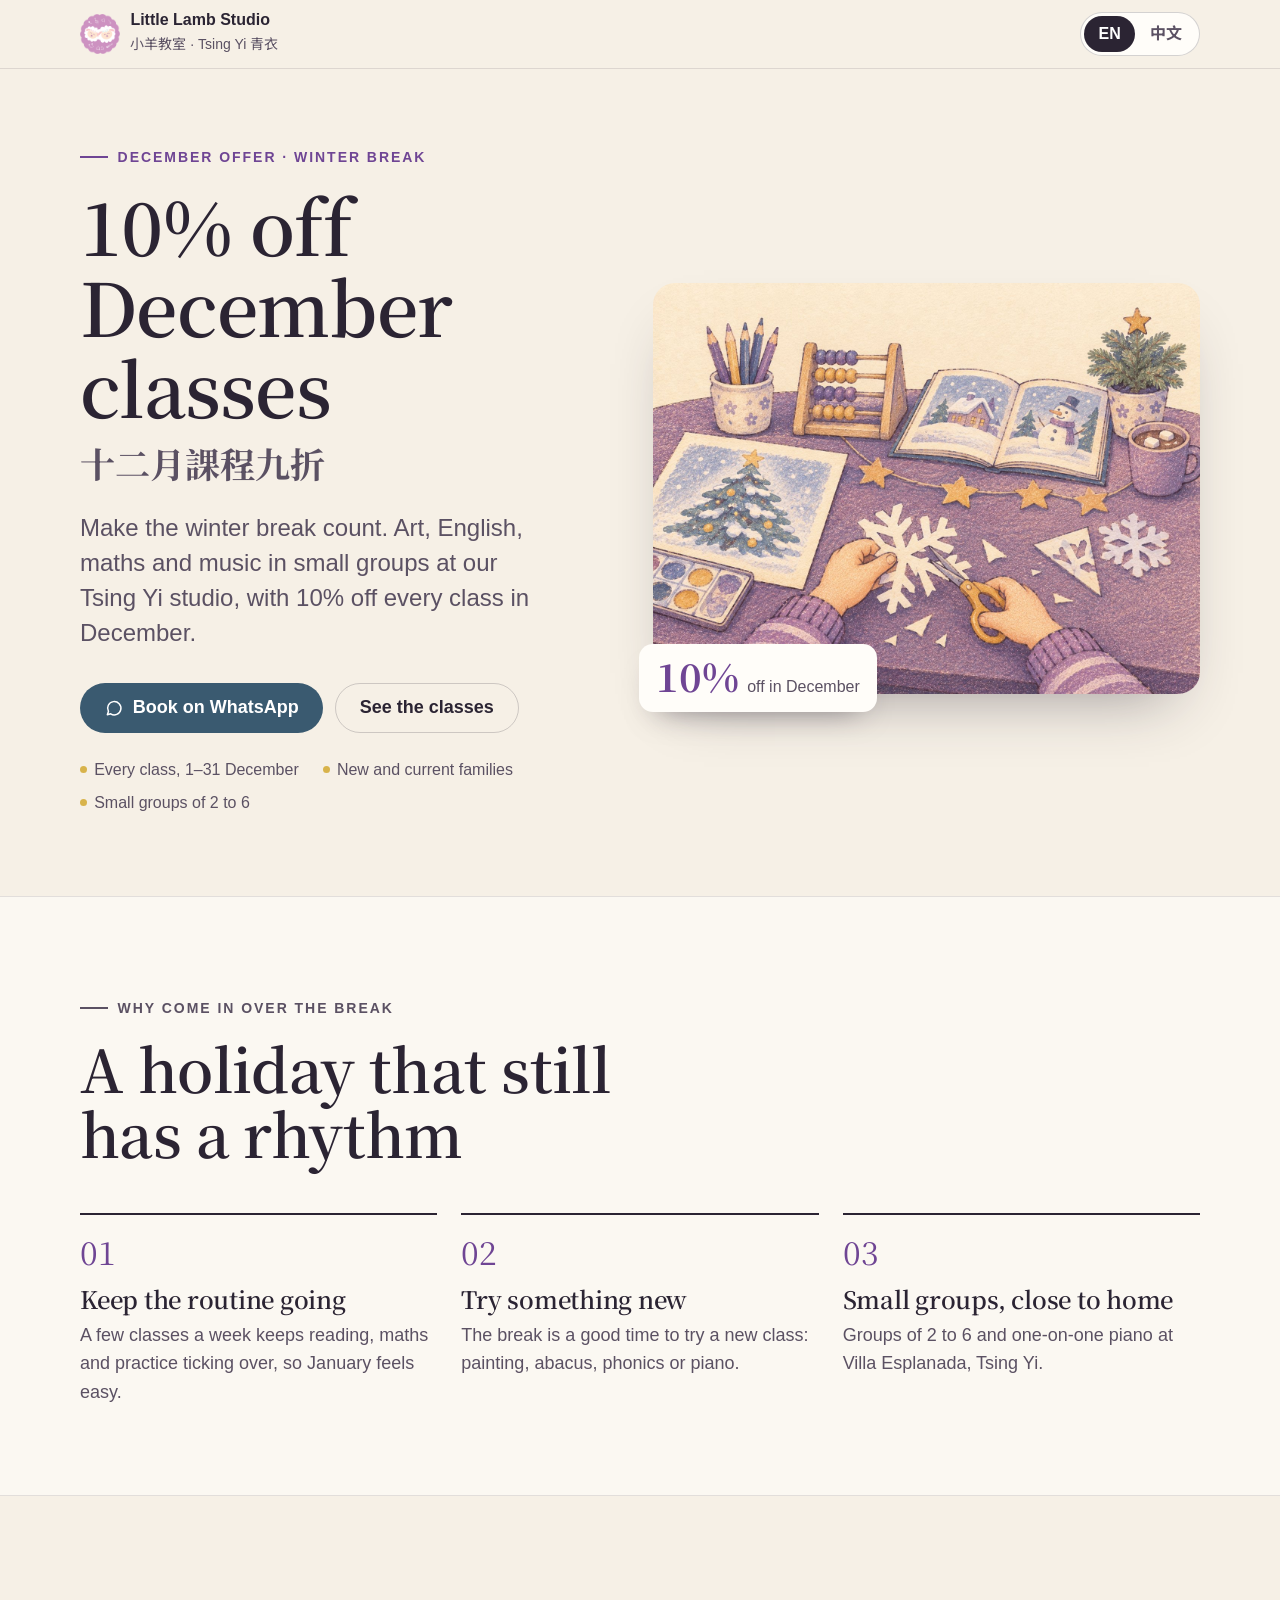
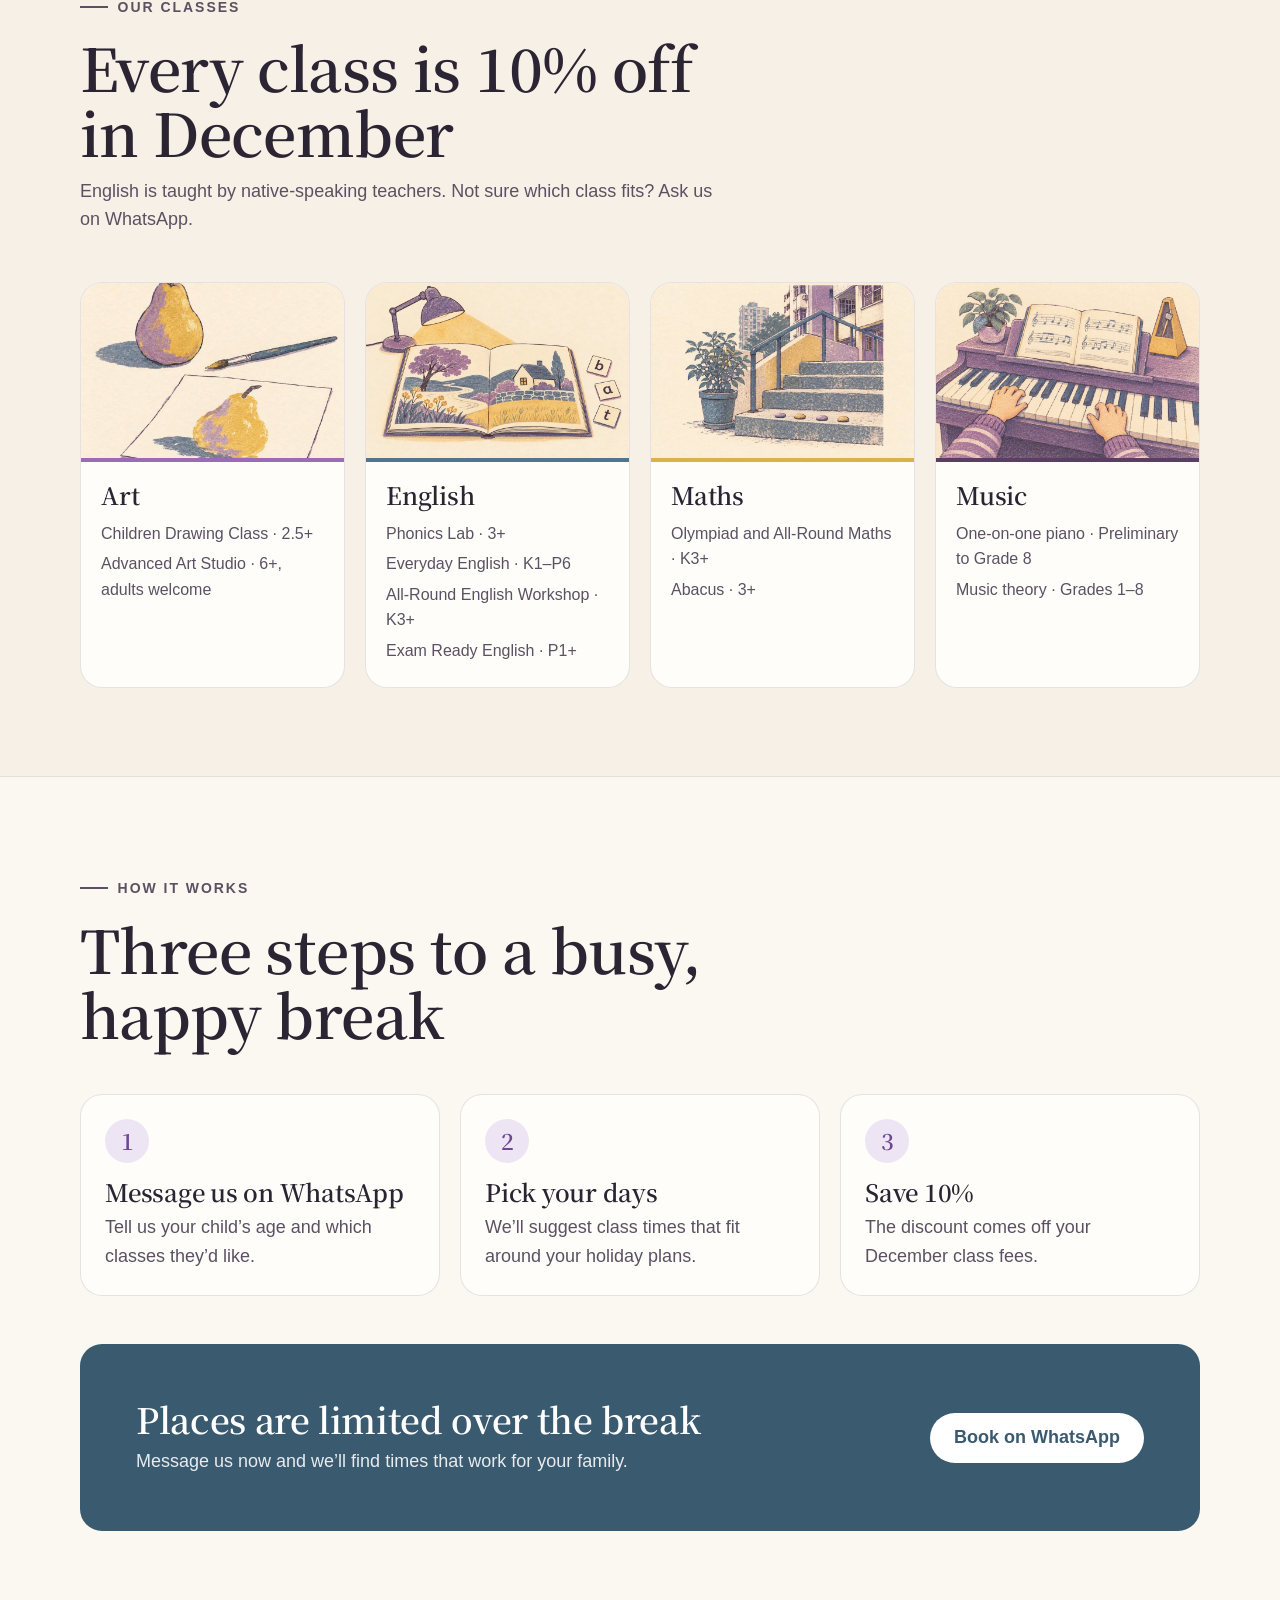
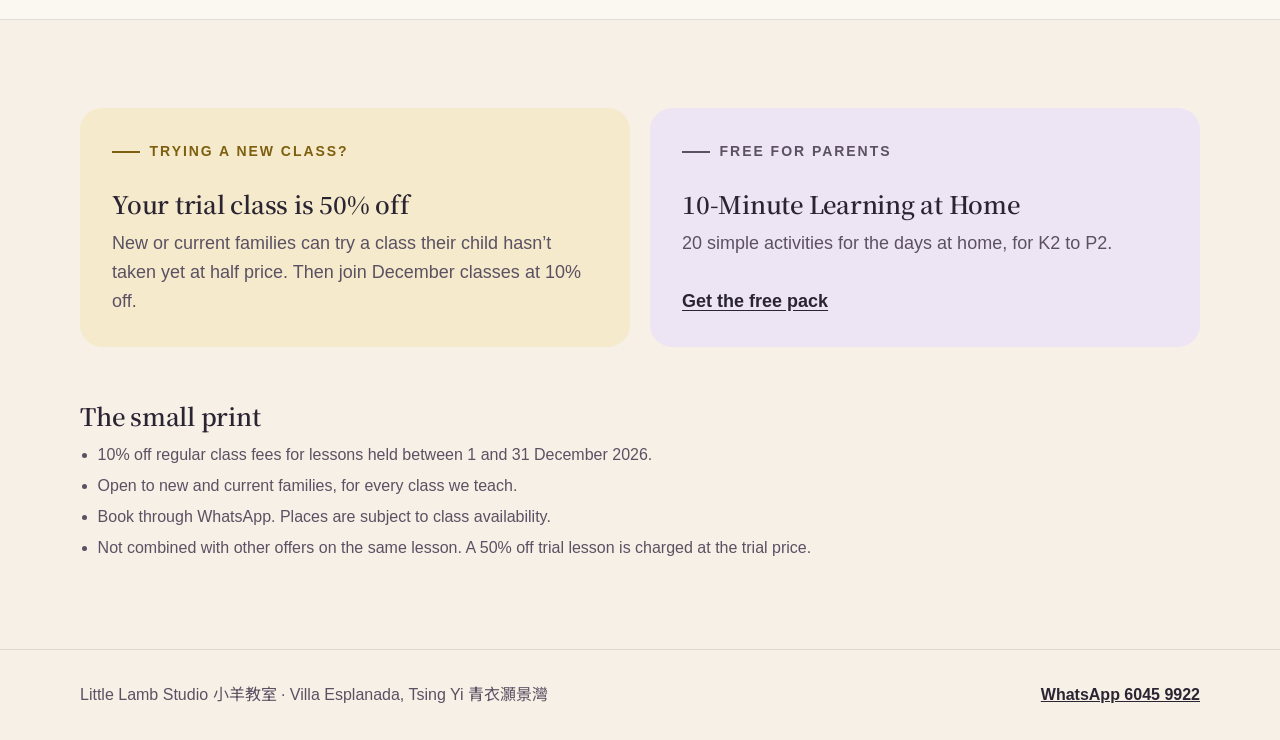
==== december/index.html @ 41a0bfd4 "December offer page: 10% off December classes (draft, not published) Co-authored-by: Perplexity <nor" ====
<!DOCTYPE html>
<html lang="en">
<head>
<meta charset="utf-8">
<meta name="viewport" content="width=device-width, initial-scale=1">
<title>10% off December classes · Little Lamb Studio</title>
<meta name="description" content="Make the winter break count: 10% off every Little Lamb Studio class in December 2026. Art, English, maths and music in small groups in Tsing Yi.">
<meta property="og:title" content="10% off December classes · 十二月課程九折">
<meta property="og:description" content="Art, English, maths and music over the winter break. Little Lamb Studio, Tsing Yi.">
<meta property="og:image" content="https://offers.littlelambstudio.com/december/img/og.jpg">
<meta property="og:url" content="https://offers.littlelambstudio.com/december/">
<meta property="og:type" content="website">
<meta name="twitter:card" content="summary_large_image">
<link rel="canonical" href="https://offers.littlelambstudio.com/december/">
<link rel="icon" href="../shared/logo.png">
<link rel="preconnect" href="https://api.fontshare.com" crossorigin>
<link rel="preconnect" href="https://fonts.googleapis.com">
<link rel="preconnect" href="https://fonts.gstatic.com" crossorigin>
<link href="https://api.fontshare.com/v2/css?f[]=gambetta@500,600&f[]=satoshi@400,500,700&display=swap" rel="stylesheet">
<link href="https://fonts.googleapis.com/css2?family=Noto+Sans+HK:wght@400;500;700&family=Noto+Serif+HK:wght@600;700&display=swap" rel="stylesheet">
<link rel="stylesheet" href="../shared/brand.css">
<style>
*,*::before,*::after{box-sizing:border-box}
html{scroll-behavior:smooth}
body{margin:0;background:var(--paper);color:var(--ink);font-family:var(--f-body);font-size:var(--text-base);line-height:1.6;-webkit-font-smoothing:antialiased}
html[lang^=zh] body{font-family:'Noto Sans HK',var(--f-body)}
img{max-width:100%;height:auto;display:block}
.wrap{width:min(1120px,100% - 2.5rem);margin:0 auto}
h1,h2,h3{font-family:var(--f-display);font-weight:600;letter-spacing:-.01em;line-height:1.1;margin:0}
html[lang^=zh] h1,html[lang^=zh] h2,html[lang^=zh] h3{font-family:'Noto Serif HK',var(--f-display)}
p{margin:0}
.kicker{font-size:var(--text-xs);font-weight:700;letter-spacing:.14em;text-transform:uppercase;color:var(--lilac-ink);display:flex;align-items:center;gap:.6rem;margin-bottom:var(--s4)}
.kicker:before{content:"";width:28px;height:2px;background:currentColor}
.muted{color:var(--ink-2)}
.bar{position:sticky;top:0;z-index:5;background:rgba(246,240,230,.92);backdrop-filter:blur(8px);border-bottom:1px solid var(--line)}
.bar-in{display:flex;align-items:center;justify-content:space-between;height:68px}
.brand{display:flex;align-items:center;gap:.65rem;text-decoration:none;color:inherit}
.brand img{width:40px;height:40px}.brand b{display:block;font-size:var(--text-sm);line-height:1.2}.brand small{color:var(--ink-2);font-size:var(--text-xs)}
.lang{display:flex;border:1px solid var(--line-2);border-radius:999px;padding:3px;background:var(--card)}
.lang button{font:inherit;font-size:var(--text-sm);font-weight:700;border:0;background:none;color:var(--ink-2);padding:.35rem .9rem;border-radius:999px;cursor:pointer;min-height:36px}
.lang button[aria-pressed=true]{background:var(--ink);color:#fff}
.btn{display:inline-flex;align-items:center;justify-content:center;gap:.55rem;min-height:50px;padding:0 1.5rem;border-radius:999px;font-weight:700;text-decoration:none;font-size:var(--text-base);transition:transform .25s var(--ease),box-shadow .25s var(--ease)}
.btn:hover{transform:translateY(-1px);box-shadow:0 12px 24px -16px rgba(43,36,51,.6)}
.btn-wa{background:var(--slate-ink);color:#fff}
.btn-ghost{border:1.5px solid var(--line-2);color:var(--ink);background:transparent}
.hero{padding:clamp(2.5rem,6vw,5rem) 0 clamp(2.5rem,5vw,4rem)}
.hero-grid{display:grid;gap:clamp(2rem,4vw,3.5rem);align-items:center}
@media (min-width:900px){.hero-grid{grid-template-columns:1fr 1.05fr}}
.hero h1{font-size:clamp(2.6rem,1.4rem + 4.6vw,4.6rem)}
.hero .zh{font-family:'Noto Serif HK',serif;font-weight:700;font-size:var(--text-xl);color:var(--ink-2);margin-top:.5rem}
html[lang^=zh] .hero .zh{display:none}
.hero .lead{font-size:var(--text-lg);color:var(--ink-2);margin-top:var(--s5);max-width:34ch;line-height:1.45}
.cta{display:flex;flex-wrap:wrap;gap:.75rem;margin-top:var(--s8)}
.facts{display:flex;flex-wrap:wrap;gap:.5rem 1.5rem;margin-top:var(--s6);padding:0;list-style:none;font-size:var(--text-sm);color:var(--ink-2)}
.facts li{display:flex;align-items:center;gap:.45rem}.facts li:before{content:"";width:7px;height:7px;border-radius:50%;background:var(--ochre)}
.hero-art{position:relative}
.hero-art img{border-radius:var(--r-lg);box-shadow:0 30px 60px -30px rgba(43,36,51,.45);aspect-ratio:4/3;object-fit:cover;width:100%}
.badge{position:absolute;left:-14px;bottom:-18px;background:var(--card);border-radius:var(--r-md);padding:.8rem 1.1rem;box-shadow:0 16px 30px -18px rgba(43,36,51,.5);display:flex;align-items:baseline;gap:.5rem}
.badge b{font-family:var(--f-display);font-size:2.4rem;line-height:1;color:var(--lilac-ink)}
.badge span{font-size:var(--text-sm);color:var(--ink-2);font-weight:500}
section.band{padding:clamp(3rem,7vw,5.5rem) 0}
.alt{background:var(--paper-2);border-top:1px solid var(--line);border-bottom:1px solid var(--line)}
.sec-head{max-width:640px;margin-bottom:clamp(2rem,4vw,3rem)}
.sec-head h2{font-size:var(--text-2xl)}
.sec-head p{margin-top:var(--s3);color:var(--ink-2)}
.why{display:grid;gap:var(--s6)}
@media (min-width:760px){.why{grid-template-columns:repeat(3,1fr)}}
.why article{border-top:2px solid var(--ink);padding-top:var(--s5)}
.why .n{font-family:var(--f-display);font-size:2rem;color:var(--lilac-ink);line-height:1}
.why h3{font-size:var(--text-lg);margin:var(--s3) 0 var(--s2)}
.why p{color:var(--ink-2)}
.classes{display:grid;gap:var(--s5)}
@media (min-width:640px){.classes{grid-template-columns:1fr 1fr}}
@media (min-width:1000px){.classes{grid-template-columns:repeat(4,1fr)}}
.cls{background:var(--card);border:1px solid var(--line);border-radius:var(--r-lg);overflow:hidden;display:flex;flex-direction:column}
.cls img{aspect-ratio:3/2;object-fit:cover;width:100%}
.cls .tx{padding:var(--s5) var(--s5) var(--s6);border-top:4px solid var(--c)}
.cls h3{font-size:var(--text-lg)}
.cls ul{list-style:none;padding:0;margin:var(--s3) 0 0;font-size:var(--text-sm);color:var(--ink-2);display:grid;gap:.3rem}
.c-ar{--c:var(--lilac)}.c-en{--c:var(--slate)}.c-ma{--c:var(--ochre)}.c-mu{--c:var(--plum)}
.steps{display:grid;gap:var(--s5);counter-reset:s}
@media (min-width:760px){.steps{grid-template-columns:repeat(3,1fr)}}
.step{background:var(--card);border:1px solid var(--line);border-radius:var(--r-lg);padding:var(--s6)}
.step .n{width:44px;height:44px;border-radius:50%;background:var(--lilac-soft);color:var(--lilac-ink);display:grid;place-items:center;font-family:var(--f-display);font-size:1.4rem;font-weight:600}
.step h3{font-size:var(--text-lg);margin:var(--s4) 0 var(--s2)}
.step p{color:var(--ink-2)}
.book{background:var(--slate-ink);color:#fff;border-radius:var(--r-lg);padding:clamp(2rem,5vw,3.5rem);display:grid;gap:var(--s6);align-items:center;margin-top:clamp(2rem,4vw,3rem)}
@media (min-width:860px){.book{grid-template-columns:1.4fr auto}}
.book h3{font-size:var(--text-xl)}
.book p{opacity:.88;margin-top:var(--s2)}
.book .btn{background:#fff;color:var(--slate-ink)}
.extras{display:grid;gap:var(--s5)}
@media (min-width:760px){.extras{grid-template-columns:1fr 1fr}}
.extra{border-radius:var(--r-lg);padding:var(--s8);display:flex;flex-direction:column;gap:var(--s3);align-items:flex-start}
.extra h3{font-size:var(--text-lg)}
.extra p{color:var(--ink-2)}
.x-trial{background:var(--ochre-soft)}.x-trial .kicker{color:var(--ochre-ink)}
.x-pack{background:var(--lilac-soft)}
.extra a{color:var(--ink);font-weight:700;text-underline-offset:3px;margin-top:auto}
.terms{font-size:var(--text-sm);color:var(--ink-2);max-width:760px}
.terms h2{font-size:var(--text-lg);color:var(--ink);margin-bottom:var(--s3)}
.terms ul{margin:0;padding-left:1.1rem;display:grid;gap:.35rem}
footer{border-top:1px solid var(--line);padding:var(--s8) 0;font-size:var(--text-sm);color:var(--ink-2)}
footer .wrap{display:flex;flex-wrap:wrap;gap:var(--s4);justify-content:space-between;align-items:center}
footer a{color:var(--ink);font-weight:700}
@media (max-width:520px){.badge{left:12px;bottom:-16px}.btn{width:100%}}
@media (prefers-reduced-motion:reduce){*{transition:none!important;scroll-behavior:auto!important}}
</style>
</head>
<body>
<header class="bar"><div class="wrap bar-in">
  <a class="brand" href="/" aria-label="Little Lamb Studio"><img src="../shared/logo.png" alt="" width="40" height="40"><span><b>Little Lamb Studio</b><small>小羊教室 · Tsing Yi 青衣</small></span></a>
  <div class="lang" role="group" aria-label="Language 語言"><button type="button" data-lang="en" aria-pressed="true">EN</button><button type="button" data-lang="zh" aria-pressed="false">中文</button></div>
</div></header>

<main>
<section class="hero"><div class="wrap hero-grid">
  <div>
    <p class="kicker" data-t="kicker"></p>
    <h1 data-t="title"></h1>
    <p class="zh">十二月課程九折</p>
    <p class="lead" data-t="lead"></p>
    <div class="cta">
      <a class="btn btn-wa wa" href="#" target="_blank" rel="noopener"><svg aria-hidden="true" viewBox="0 0 24 24" width="20" height="20"><path d="M4 20l1.3-3.9A8 8 0 1 1 8 19z" fill="none" stroke="currentColor" stroke-width="1.8" stroke-linejoin="round"/></svg><span data-t="book"></span></a>
      <a class="btn btn-ghost" href="#classes" data-t="see"></a>
    </div>
    <ul class="facts"><li data-t="f1"></li><li data-t="f2"></li><li data-t="f3"></li></ul>
  </div>
  <div class="hero-art"><img src="img/hero.jpg" alt="" width="1448" height="1086"><div class="badge"><b>10%</b><span data-t="badge"></span></div></div>
</div></section>

<section class="band alt"><div class="wrap">
  <div class="sec-head"><p class="kicker" data-t="whyK"></p><h2 data-t="whyT"></h2></div>
  <div class="why">
    <article><span class="n">01</span><h3 data-t="w1t"></h3><p data-t="w1"></p></article>
    <article><span class="n">02</span><h3 data-t="w2t"></h3><p data-t="w2"></p></article>
    <article><span class="n">03</span><h3 data-t="w3t"></h3><p data-t="w3"></p></article>
  </div>
</div></section>

<section class="band" id="classes"><div class="wrap">
  <div class="sec-head"><p class="kicker" data-t="clK"></p><h2 data-t="clT"></h2><p data-t="clS"></p></div>
  <div class="classes" id="classList"></div>
</div></section>

<section class="band alt"><div class="wrap">
  <div class="sec-head"><p class="kicker" data-t="howK"></p><h2 data-t="howT"></h2></div>
  <div class="steps">
    <div class="step"><span class="n">1</span><h3 data-t="s1t"></h3><p data-t="s1"></p></div>
    <div class="step"><span class="n">2</span><h3 data-t="s2t"></h3><p data-t="s2"></p></div>
    <div class="step"><span class="n">3</span><h3 data-t="s3t"></h3><p data-t="s3"></p></div>
  </div>
  <div class="book"><div><h3 data-t="bookT"></h3><p data-t="bookS"></p></div><a class="btn wa" href="#" target="_blank" rel="noopener"><span data-t="book"></span></a></div>
</div></section>

<section class="band"><div class="wrap">
  <div class="extras">
    <div class="extra x-trial"><p class="kicker" data-t="trK"></p><h3 data-t="trT"></h3><p data-t="tr"></p></div>
    <div class="extra x-pack"><p class="kicker" data-t="pkK"></p><h3 data-t="pkT"></h3><p data-t="pk"></p><a href="/pack/" data-t="pkL"></a></div>
  </div>
  <div class="terms" style="margin-top:clamp(2.5rem,5vw,3.5rem)"><h2 data-t="tmT"></h2><ul id="terms"></ul></div>
</div></section>
</main>

<footer><div class="wrap"><span>Little Lamb Studio 小羊教室 · Villa Esplanada, Tsing Yi 青衣灝景灣</span><a class="wa" href="#" target="_blank" rel="noopener">WhatsApp 6045 9922</a></div></footer>

<script>
var T={
kicker:{en:'December offer · Winter break',zh:'十二月優惠 · 聖誕假期'},
title:{en:'10% off December classes',zh:'十二月課程九折'},
lead:{en:'Make the winter break count. Art, English, maths and music in small groups at our Tsing Yi studio, with 10% off every class in December.',zh:'讓聖誕假期過得充實。美術、英文、數學及音樂小班課，地點青衣灝景灣，十二月所有課程一律九折。'},
book:{en:'Book on WhatsApp',zh:'WhatsApp預約'},
see:{en:'See the classes',zh:'查看課程'},
f1:{en:'Every class, 1–31 December',zh:'十二月1日至31日所有課程'},
f2:{en:'New and current families',zh:'新舊家庭均適用'},
f3:{en:'Small groups of 2 to 6',zh:'每班2至6人'},
badge:{en:'off in December',zh:'十二月九折'},
whyK:{en:'Why come in over the break',zh:'假期為何要上堂'},
whyT:{en:'A holiday that still has a rhythm',zh:'放假，也保持節奏'},
w1t:{en:'Keep the routine going',zh:'保持學習習慣'},
w1:{en:'A few classes a week keeps reading, maths and practice ticking over, so January feels easy.',zh:'每星期上幾堂，閱讀、數學和練琴不會停下來，一月開學更輕鬆。'},
w2t:{en:'Try something new',zh:'試一試新事物'},
w2:{en:'The break is a good time to try a new class: painting, abacus, phonics or piano.',zh:'假期正好試新課程：畫畫、珠算、拼音或鋼琴。'},
w3t:{en:'Small groups, close to home',zh:'小班教學，就在青衣'},
w3:{en:'Groups of 2 to 6 and one-on-one piano at Villa Esplanada, Tsing Yi.',zh:'每班2至6人，鋼琴一對一教授，地點青衣灝景灣。'},
clK:{en:'Our classes',zh:'我們的課程'},
clT:{en:'Every class is 10% off in December',zh:'十二月所有課程九折'},
clS:{en:'English is taught by native-speaking teachers. Not sure which class fits? Ask us on WhatsApp.',zh:'英文課由外籍老師任教。不知道哪一班適合？歡迎WhatsApp查詢。'},
howK:{en:'How it works',zh:'怎樣預約'},
howT:{en:'Three steps to a busy, happy break',zh:'三步安排充實假期'},
s1t:{en:'Message us on WhatsApp',zh:'WhatsApp我們'},
s1:{en:'Tell us your child’s age and which classes they’d like.',zh:'告訴我們孩子的年齡和想上的課程。'},
s2t:{en:'Pick your days',zh:'揀選日子'},
s2:{en:'We’ll suggest class times that fit around your holiday plans.',zh:'我們會按你的假期安排建議上課時間。'},
s3t:{en:'Save 10%',zh:'即享九折'},
s3:{en:'The discount comes off your December class fees.',zh:'十二月學費直接九折。'},
bookT:{en:'Places are limited over the break',zh:'假期名額有限'},
bookS:{en:'Message us now and we’ll find times that work for your family.',zh:'立即WhatsApp我們，為你安排合適時間。'},
trK:{en:'Trying a new class?',zh:'想試新課程？'},
trT:{en:'Your trial class is 50% off',zh:'試堂半價'},
tr:{en:'New or current families can try a class their child hasn’t taken yet at half price. Then join December classes at 10% off.',zh:'新舊家庭均可以半價試一個孩子未上過的課程，之後十二月課程享九折。'},
pkK:{en:'Free for parents',zh:'家長免費索取'},
pkT:{en:'10-Minute Learning at Home',zh:'每天10分鐘在家學習'},
pk:{en:'20 simple activities for the days at home, for K2 to P2.',zh:'20個在家親子小活動，適合K2至P2。'},
pkL:{en:'Get the free pack',zh:'免費索取學習包'},
tmT:{en:'The small print',zh:'條款'},
waMsg:{en:'Hi, I saw the December offer and I’d like to book December classes with 10% off.',zh:'你好，我看到十二月九折優惠，想預約十二月課程。'}
};
var TERMS={en:['10% off regular class fees for lessons held between 1 and 31 December 2026.','Open to new and current families, for every class we teach.','Book through WhatsApp. Places are subject to class availability.','Not combined with other offers on the same lesson. A 50% off trial lesson is charged at the trial price.'],
zh:['適用於2026年12月1日至31日期間上課的常規課程學費，一律九折。','新舊家庭均適用，所有課程均可使用。','請透過WhatsApp預約，名額視乎課堂情況。','同一節課不可與其他優惠同時使用；半價試堂按試堂價收費。']};
var CL=[
{c:'ar',img:'art.jpg',t:{en:'Art',zh:'美術'},i:[{en:'Children Drawing Class · 2.5+',zh:'兒童畫班 · 2.5歲+'},{en:'Advanced Art Studio · 6+, adults welcome',zh:'多元化畫班 · 6歲+，歡迎成人'}]},
{c:'en',img:'english.jpg',t:{en:'English',zh:'英文'},i:[{en:'Phonics Lab · 3+',zh:'拼音班 · 3歲+'},{en:'Everyday English · K1–P6',zh:'日常英語 · K1–P6'},{en:'All-Round English Workshop · K3+',zh:'All-Round English Workshop · K3+'},{en:'Exam Ready English · P1+',zh:'Exam Ready English · P1+'}]},
{c:'ma',img:'maths.jpg',t:{en:'Maths',zh:'數學'},i:[{en:'Olympiad and All-Round Maths · K3+',zh:'奧數及全方位數理班 · K3+'},{en:'Abacus · 3+',zh:'珠算班 · 3歲+'}]},
{c:'mu',img:'piano.jpg',t:{en:'Music',zh:'音樂'},i:[{en:'One-on-one piano · Preliminary to Grade 8',zh:'一對一鋼琴 · 初級至八級'},{en:'Music theory · Grades 1–8',zh:'樂理 · 一級至八級'}]}];
(function(){
 var qs=new URLSearchParams(location.search),lang=qs.get('lang');
 try{lang=lang||localStorage.getItem('lls-lang')}catch(e){}
 lang=lang||((navigator.language||'').toLowerCase().indexOf('zh')===0?'zh':'en'); if(lang!=='zh')lang='en';
 function esc(s){return String(s).replace(/[&<>"]/g,function(c){return{'&':'&amp;','<':'&lt;','>':'&gt;','"':'&quot;'}[c]})}
 function render(){
  document.documentElement.lang=lang==='zh'?'zh-HK':'en';
  document.title=T.title[lang]+' · '+(lang==='zh'?'小羊教室':'Little Lamb Studio');
  document.querySelectorAll('[data-t]').forEach(function(el){var o=T[el.dataset.t]; if(o) el.textContent=o[lang]});
  document.querySelectorAll('.lang button').forEach(function(b){b.setAttribute('aria-pressed',String(b.dataset.lang===lang))});
  var href='https://wa.me/85260459922?text='+encodeURIComponent(T.waMsg[lang]);
  document.querySelectorAll('a.wa').forEach(function(a){a.href=href});
  document.getElementById('classList').innerHTML=CL.map(function(c){return '<article class="cls c-'+c.c+'"><img src="img/'+c.img+'" alt="" width="900" height="600"><div class="tx"><h3>'+esc(c.t[lang])+'</h3><ul>'+c.i.map(function(x){return '<li>'+esc(x[lang])+'</li>'}).join('')+'</ul></div></article>'}).join('');
  document.getElementById('terms').innerHTML=TERMS[lang].map(function(x){return '<li>'+esc(x)+'</li>'}).join('');
 }
 document.querySelectorAll('.lang button').forEach(function(b){b.addEventListener('click',function(){lang=b.dataset.lang;try{localStorage.setItem('lls-lang',lang)}catch(e){};render()})});
 render();
})();
</script>
</body>
</html>
---- shared/brand.css ----
/* Little Lamb Studio offers: shared brand tokens. Every promo links this first. */
/* Fonts: each page links Gambetta + Satoshi (Fontshare) and Noto Sans/Serif HK (Google). */
:root{
  --paper:#F6F0E6; --paper-2:#FBF8F2; --card:#FFFDF9;
  --ink:#2B2433; --ink-2:#5B5163; --line:rgba(43,36,51,.12); --line-2:rgba(43,36,51,.2);
  --lilac:#9B6BB8; --lilac-ink:#6F4594; --lilac-soft:#EEE5F4;
  --ochre:#D8B34B; --ochre-ink:#7E5F0F; --ochre-soft:#F5EBCC;
  --slate:#4F7590; --slate-ink:#3A5A70; --slate-soft:#E2EAF0;
  --plum:#5B3F63; --plum-soft:#ECE3EC;
  --wa:#3A5A70;
  --f-display:'Gambetta',Georgia,'Noto Serif HK',serif;
  --f-body:'Satoshi','Helvetica Neue',Arial,'Noto Sans HK',sans-serif;
  --text-xs:clamp(.75rem,.7rem + .25vw,.875rem);
  --text-sm:clamp(.875rem,.8rem + .35vw,1rem);
  --text-base:clamp(1rem,.95rem + .25vw,1.125rem);
  --text-lg:clamp(1.125rem,1rem + .75vw,1.5rem);
  --text-xl:clamp(1.5rem,1.2rem + 1.25vw,2.25rem);
  --text-2xl:clamp(2.1rem,1.3rem + 3vw,4rem);
  --s1:.25rem;--s2:.5rem;--s3:.75rem;--s4:1rem;--s5:1.25rem;--s6:1.5rem;--s8:2rem;--s10:2.5rem;--s12:3rem;--s16:4rem;--s20:5rem;--s24:6rem;
  --r-sm:8px;--r-md:14px;--r-lg:22px;
  --ease:cubic-bezier(.16,1,.3,1);
}
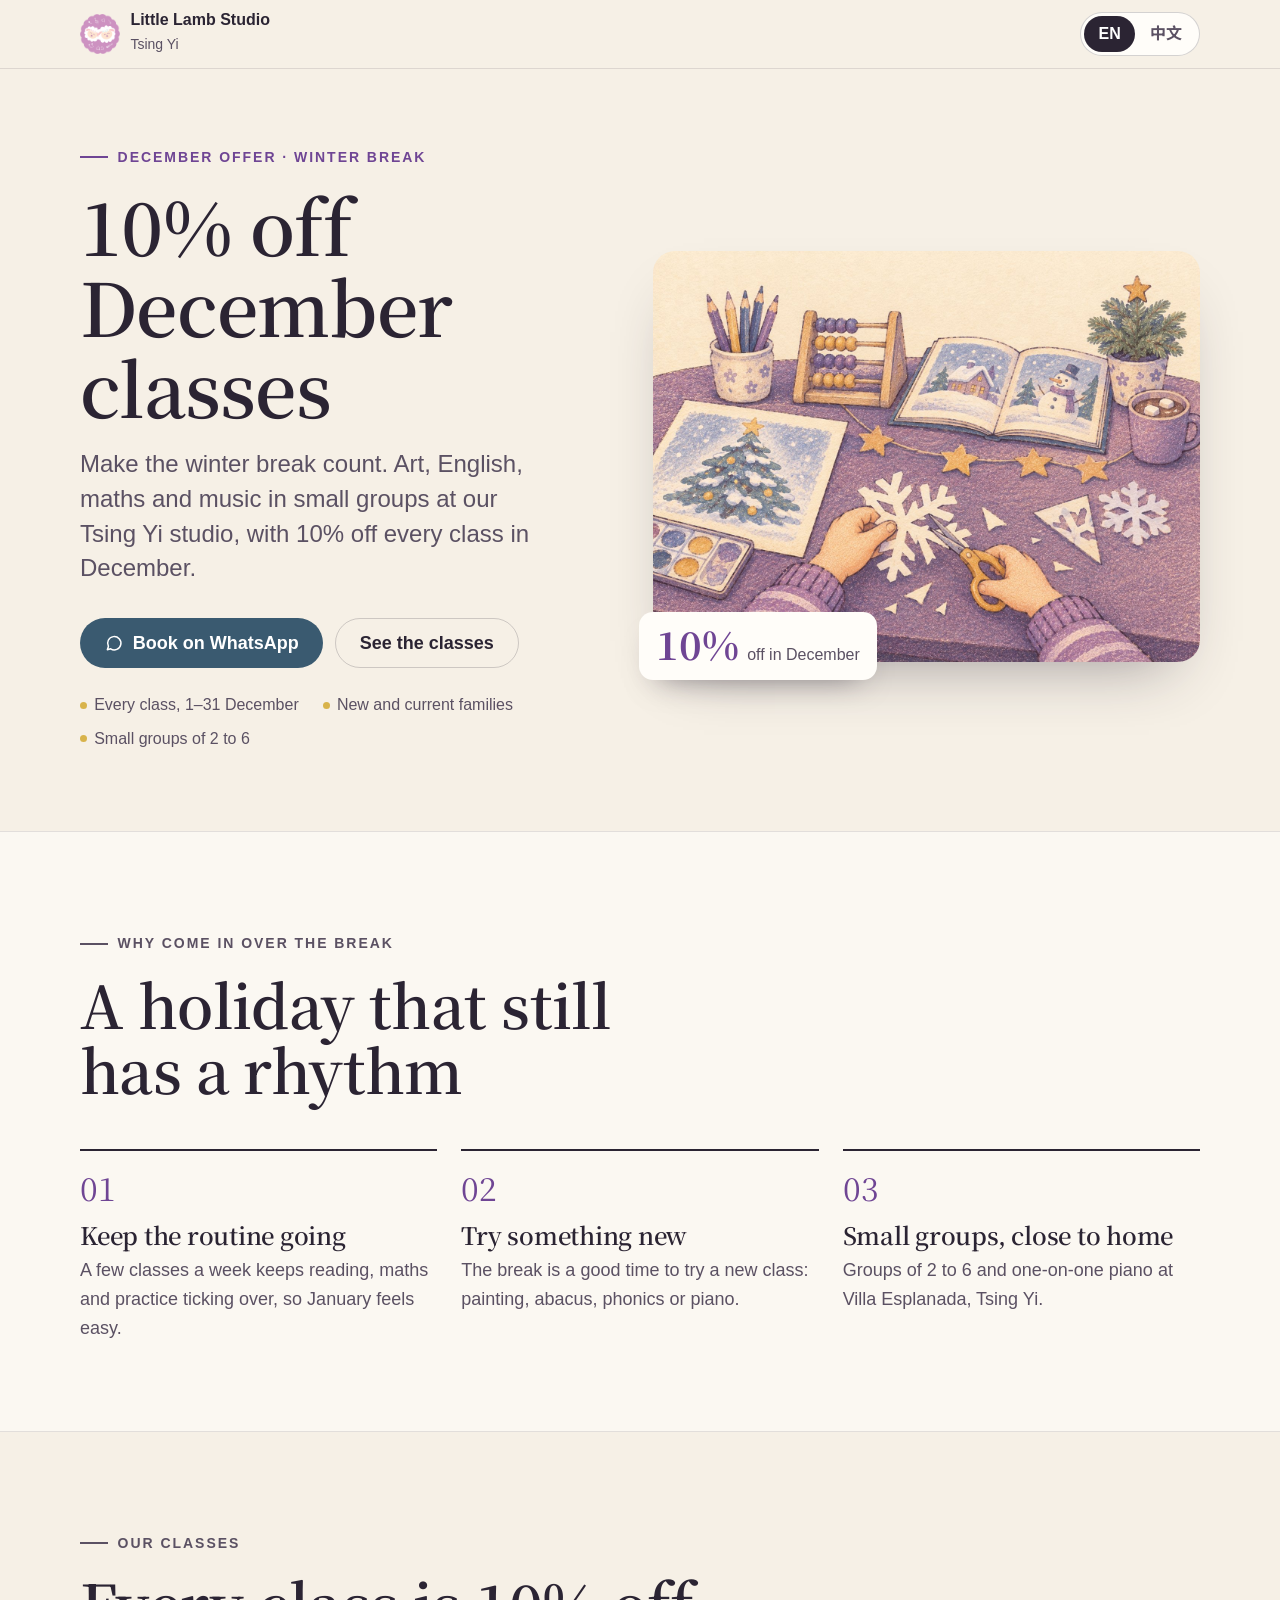
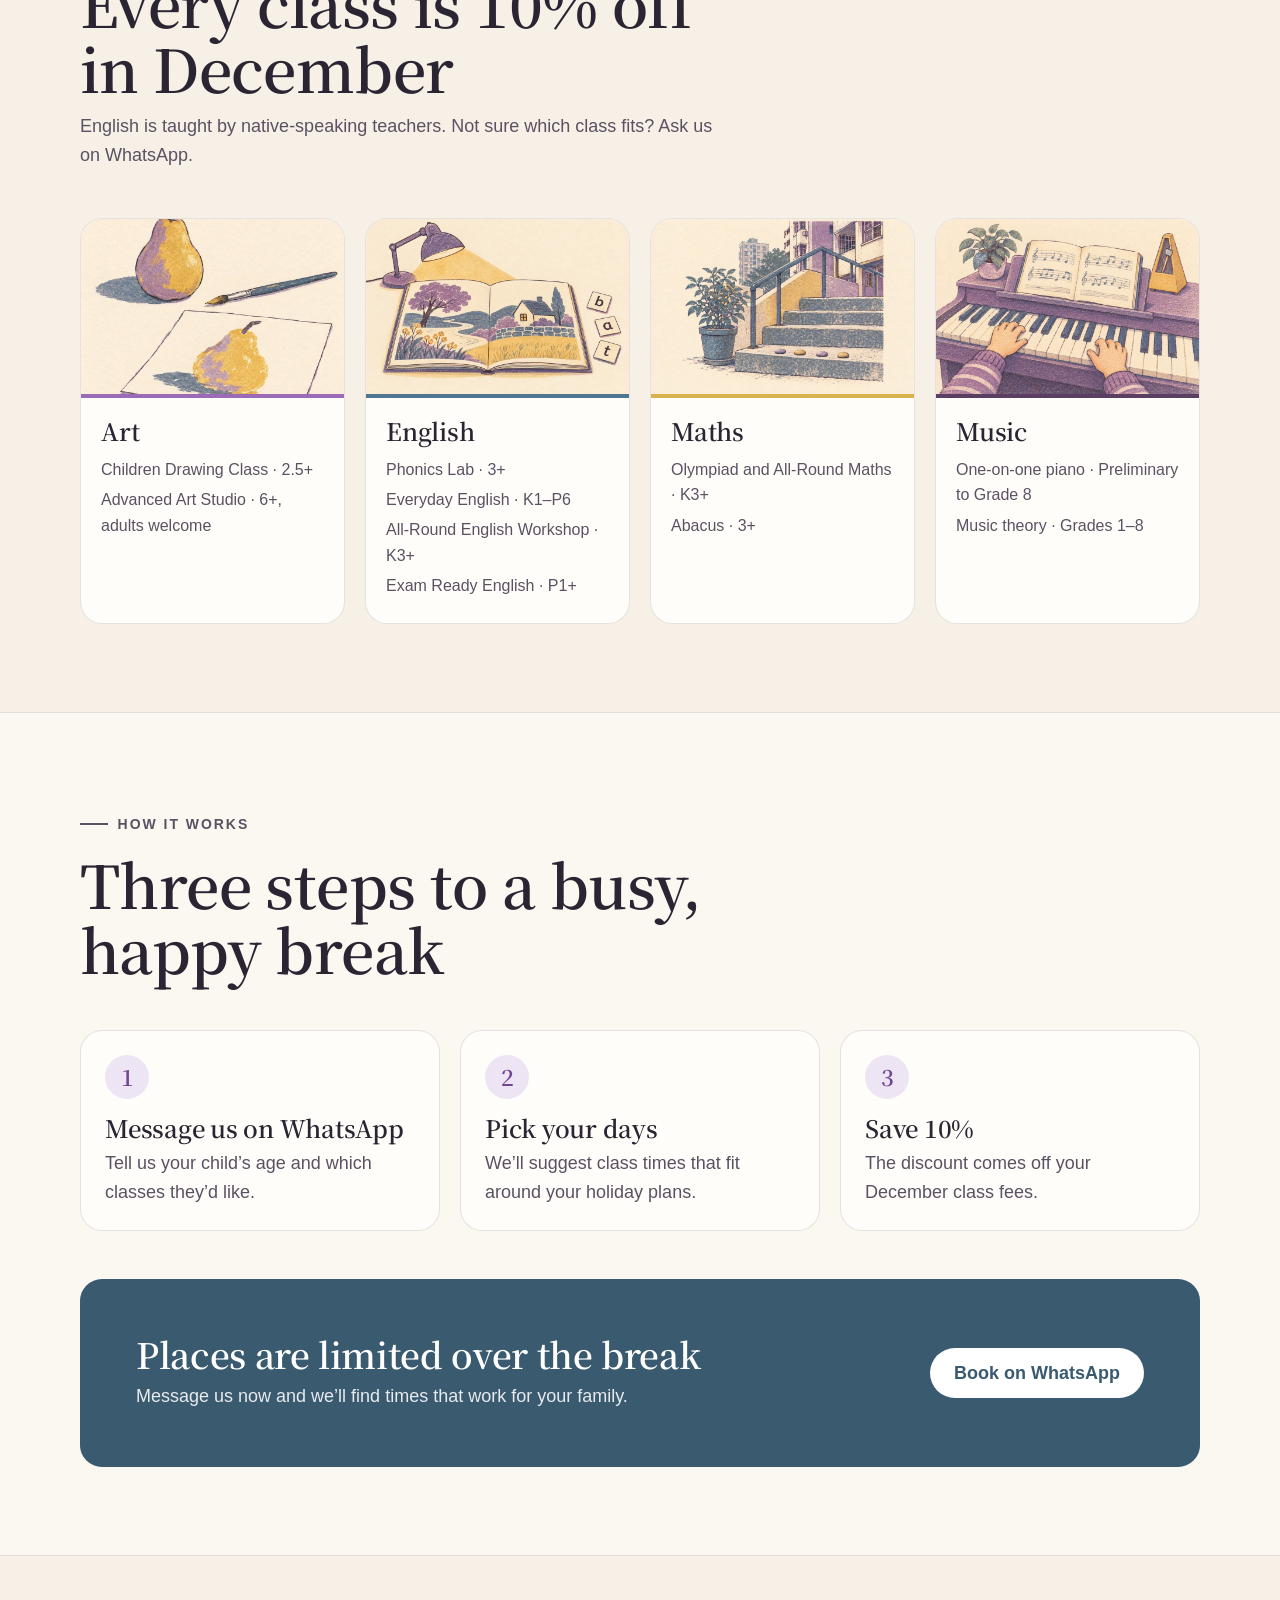
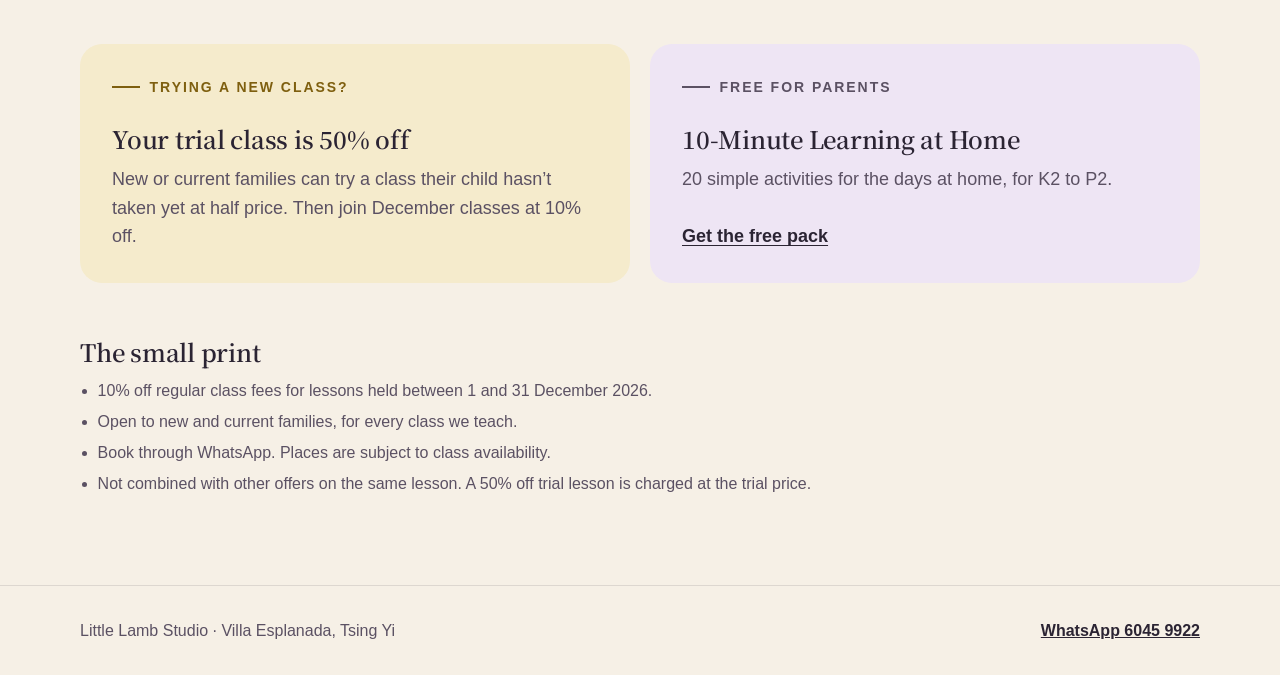
==== commit a13f7324: "December page: English view shows English only in header, hero and footer Co-authored-by: Perplexity" ====
--- a/december/index.html
+++ b/december/index.html
@@ -109,7 +109,7 @@
 </head>
 <body>
 <header class="bar"><div class="wrap bar-in">
-  <a class="brand" href="/" aria-label="Little Lamb Studio"><img src="../shared/logo.png" alt="" width="40" height="40"><span><b>Little Lamb Studio</b><small>小羊教室 · Tsing Yi 青衣</small></span></a>
+  <a class="brand" href="/" aria-label="Little Lamb Studio"><img src="../shared/logo.png" alt="" width="40" height="40"><span><b>Little Lamb Studio</b><small data-t="loc"></small></span></a>
   <div class="lang" role="group" aria-label="Language 語言"><button type="button" data-lang="en" aria-pressed="true">EN</button><button type="button" data-lang="zh" aria-pressed="false">中文</button></div>
 </div></header>
 
@@ -118,7 +118,6 @@
   <div>
     <p class="kicker" data-t="kicker"></p>
     <h1 data-t="title"></h1>
-    <p class="zh">十二月課程九折</p>
     <p class="lead" data-t="lead"></p>
     <div class="cta">
       <a class="btn btn-wa wa" href="#" target="_blank" rel="noopener"><svg aria-hidden="true" viewBox="0 0 24 24" width="20" height="20"><path d="M4 20l1.3-3.9A8 8 0 1 1 8 19z" fill="none" stroke="currentColor" stroke-width="1.8" stroke-linejoin="round"/></svg><span data-t="book"></span></a>
@@ -162,10 +161,12 @@
 </div></section>
 </main>
 
-<footer><div class="wrap"><span>Little Lamb Studio 小羊教室 · Villa Esplanada, Tsing Yi 青衣灝景灣</span><a class="wa" href="#" target="_blank" rel="noopener">WhatsApp 6045 9922</a></div></footer>
+<footer><div class="wrap"><span data-t="addr"></span><a class="wa" href="#" target="_blank" rel="noopener">WhatsApp 6045 9922</a></div></footer>
 
 <script>
 var T={
+loc:{en:'Tsing Yi',zh:'小羊教室 · 青衣'},
+addr:{en:'Little Lamb Studio · Villa Esplanada, Tsing Yi',zh:'小羊教室 · 青衣灝景灣'},
 kicker:{en:'December offer · Winter break',zh:'十二月優惠 · 聖誕假期'},
 title:{en:'10% off December classes',zh:'十二月課程九折'},
 lead:{en:'Make the winter break count. Art, English, maths and music in small groups at our Tsing Yi studio, with 10% off every class in December.',zh:'讓聖誕假期過得充實。美術、英文、數學及音樂小班課，地點青衣灝景灣，十二月所有課程一律九折。'},
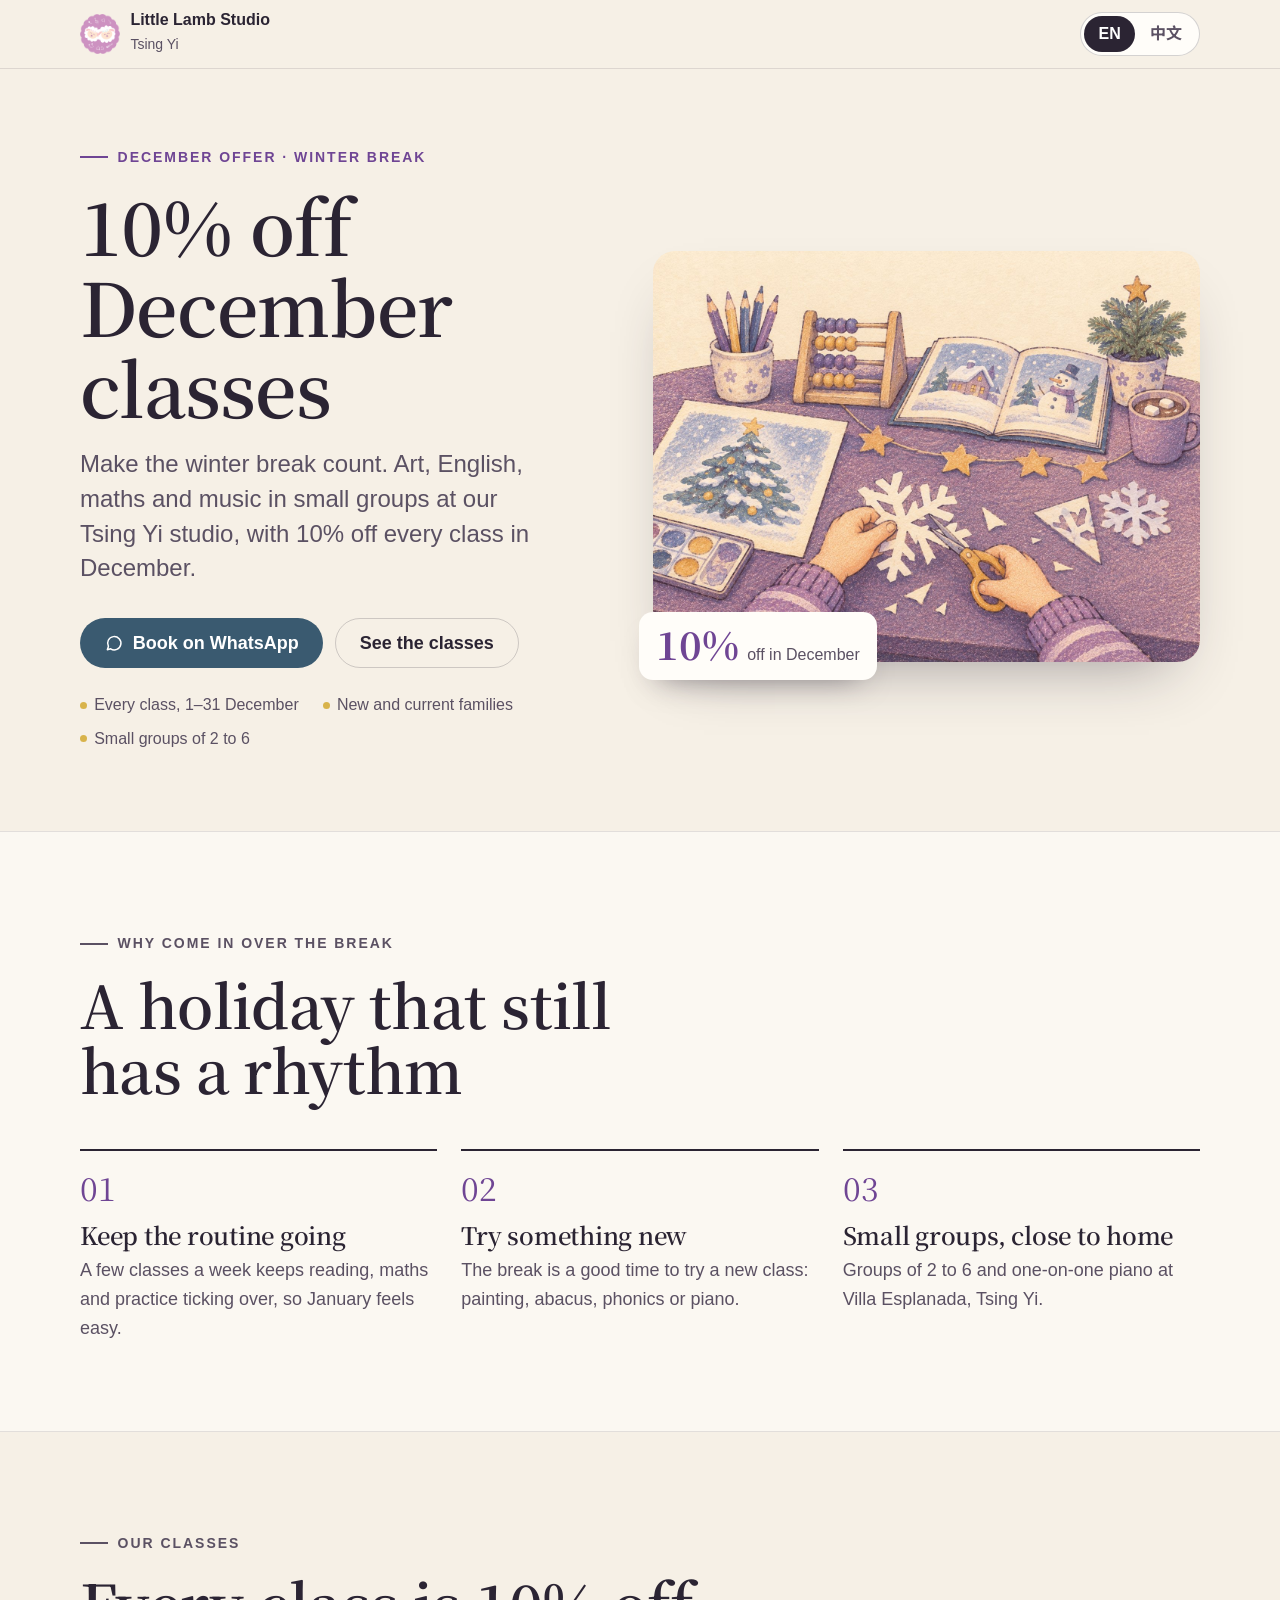
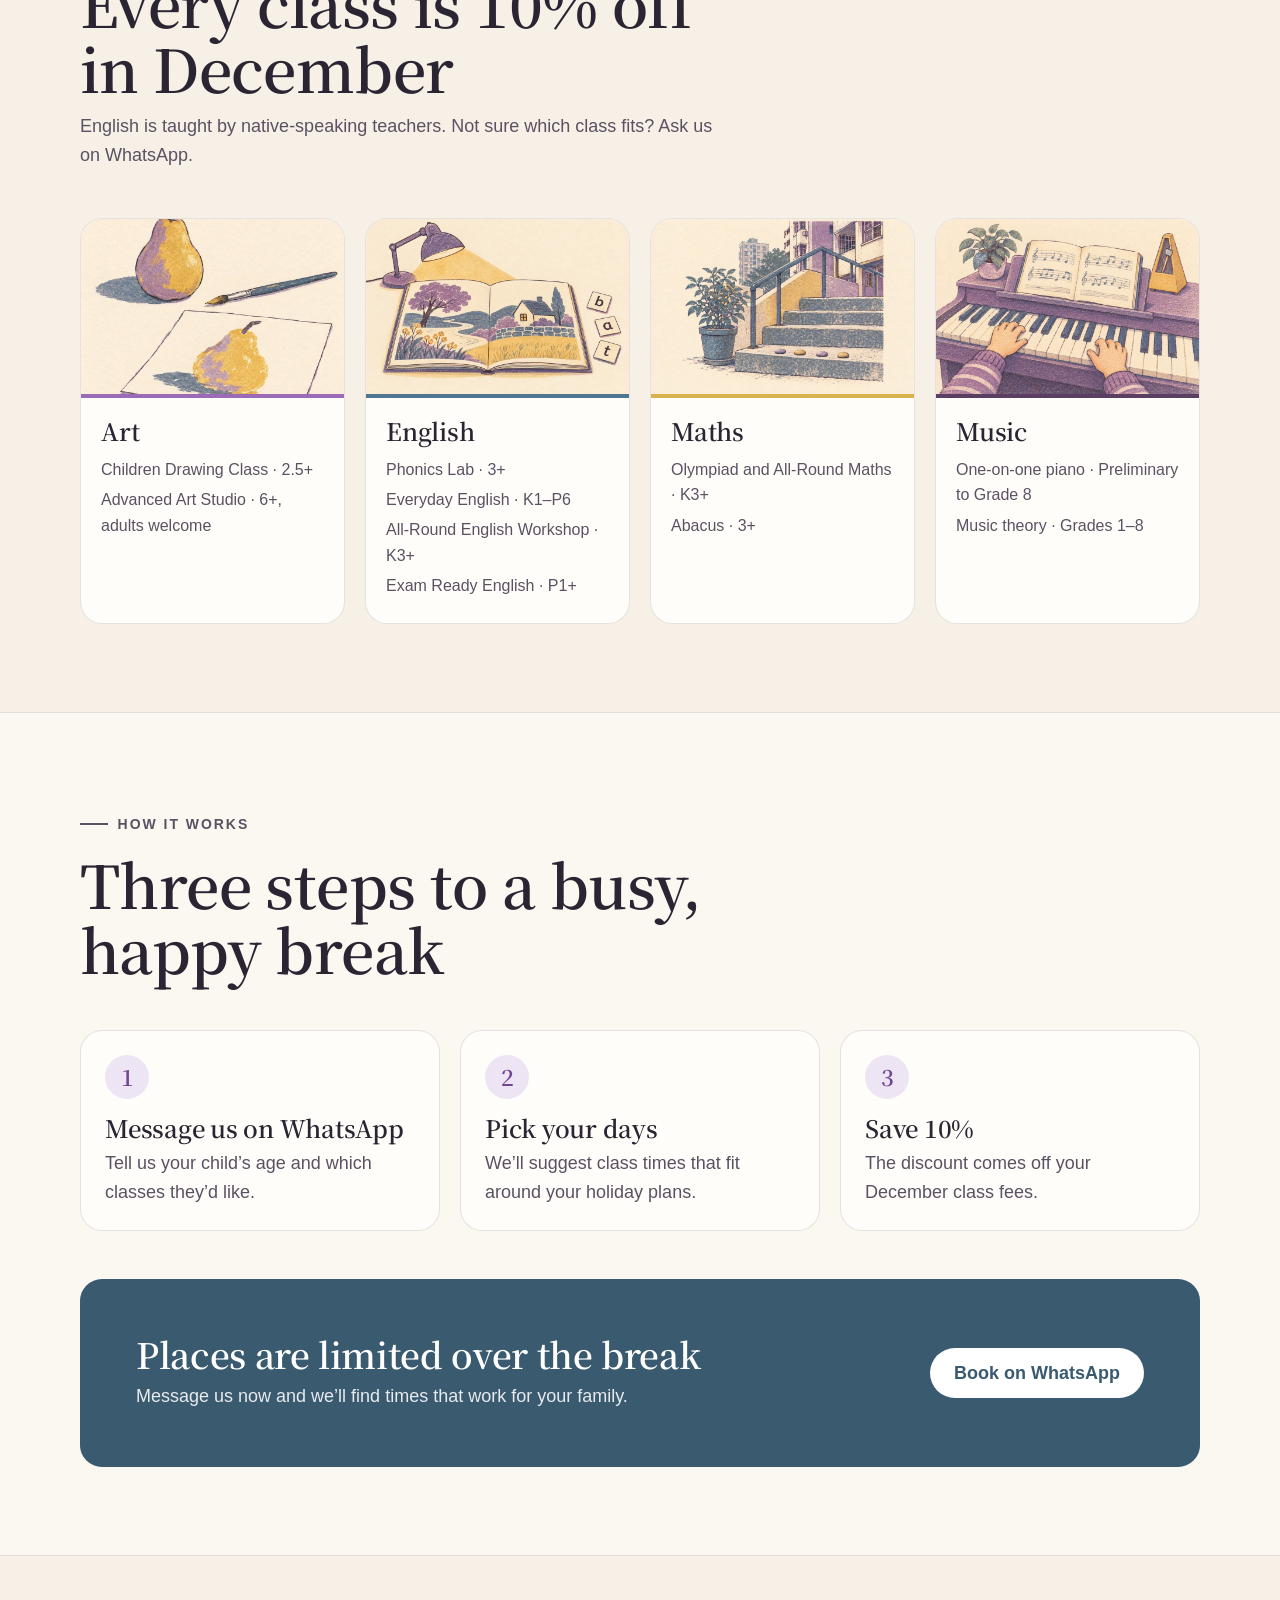
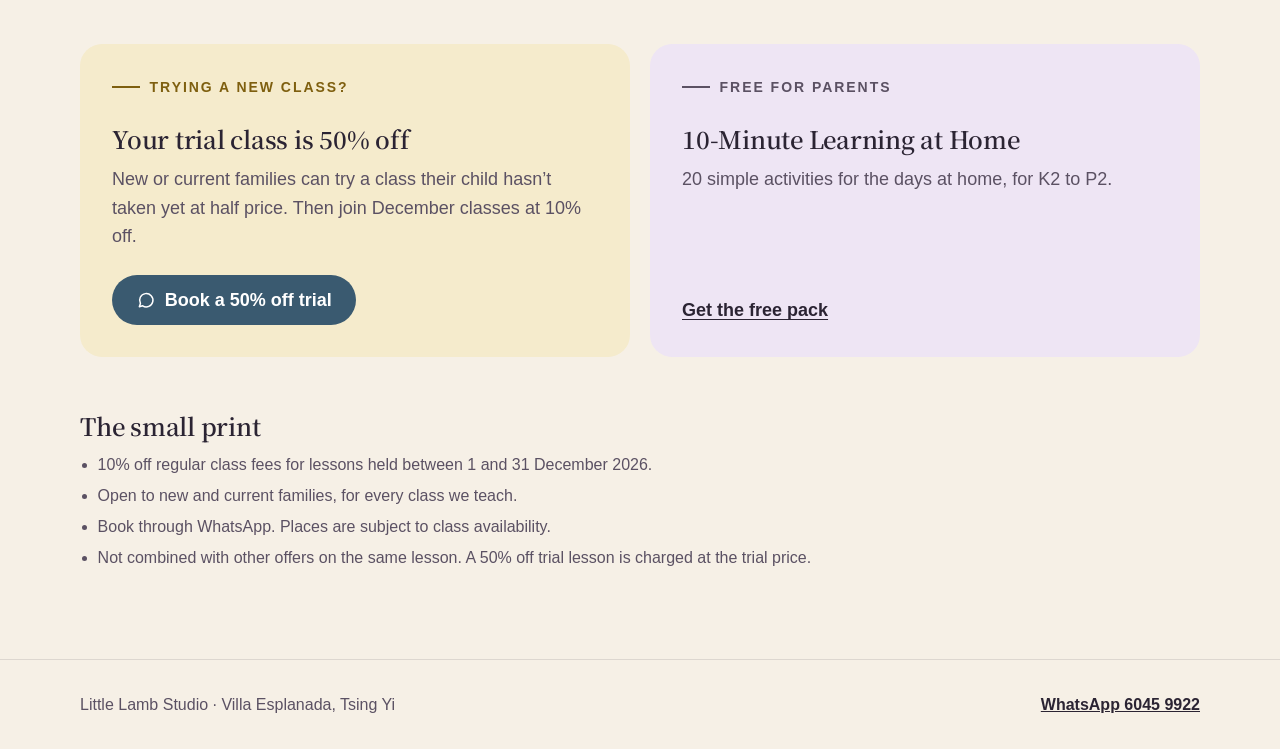
==== commit 93031aab: "December page: WhatsApp button on the 50% trial card Co-authored-by: Perplexity <noreply@perplexity." ====
--- a/december/index.html
+++ b/december/index.html
@@ -154,7 +154,7 @@
 
 <section class="band"><div class="wrap">
   <div class="extras">
-    <div class="extra x-trial"><p class="kicker" data-t="trK"></p><h3 data-t="trT"></h3><p data-t="tr"></p></div>
+    <div class="extra x-trial"><p class="kicker" data-t="trK"></p><h3 data-t="trT"></h3><p data-t="tr"></p><a class="btn btn-wa wa-trial" href="#" target="_blank" rel="noopener" style="margin-top:var(--s3);color:#fff"><svg aria-hidden="true" viewBox="0 0 24 24" width="20" height="20"><path d="M4 20l1.3-3.9A8 8 0 1 1 8 19z" fill="none" stroke="currentColor" stroke-width="1.8" stroke-linejoin="round"/></svg><span data-t="trB"></span></a></div>
     <div class="extra x-pack"><p class="kicker" data-t="pkK"></p><h3 data-t="pkT"></h3><p data-t="pk"></p><a href="/pack/" data-t="pkL"></a></div>
   </div>
   <div class="terms" style="margin-top:clamp(2.5rem,5vw,3.5rem)"><h2 data-t="tmT"></h2><ul id="terms"></ul></div>
@@ -204,6 +204,8 @@
 pkT:{en:'10-Minute Learning at Home',zh:'每天10分鐘在家學習'},
 pk:{en:'20 simple activities for the days at home, for K2 to P2.',zh:'20個在家親子小活動，適合K2至P2。'},
 pkL:{en:'Get the free pack',zh:'免費索取學習包'},
+trB:{en:'Book a 50% off trial',zh:'WhatsApp預約半價試堂'},
+trMsg:{en:'Hi, I saw the December offer and I’d like to book a 50% off trial class.',zh:'你好，我看到十二月優惠，想預約半價試堂。'},
 tmT:{en:'The small print',zh:'條款'},
 waMsg:{en:'Hi, I saw the December offer and I’d like to book December classes with 10% off.',zh:'你好，我看到十二月九折優惠，想預約十二月課程。'}
 };
@@ -226,6 +228,7 @@
   document.querySelectorAll('.lang button').forEach(function(b){b.setAttribute('aria-pressed',String(b.dataset.lang===lang))});
   var href='https://wa.me/85260459922?text='+encodeURIComponent(T.waMsg[lang]);
   document.querySelectorAll('a.wa').forEach(function(a){a.href=href});
+  document.querySelectorAll('a.wa-trial').forEach(function(a){a.href='https://wa.me/85260459922?text='+encodeURIComponent(T.trMsg[lang])});
   document.getElementById('classList').innerHTML=CL.map(function(c){return '<article class="cls c-'+c.c+'"><img src="img/'+c.img+'" alt="" width="900" height="600"><div class="tx"><h3>'+esc(c.t[lang])+'</h3><ul>'+c.i.map(function(x){return '<li>'+esc(x[lang])+'</li>'}).join('')+'</ul></div></article>'}).join('');
   document.getElementById('terms').innerHTML=TERMS[lang].map(function(x){return '<li>'+esc(x)+'</li>'}).join('');
  }
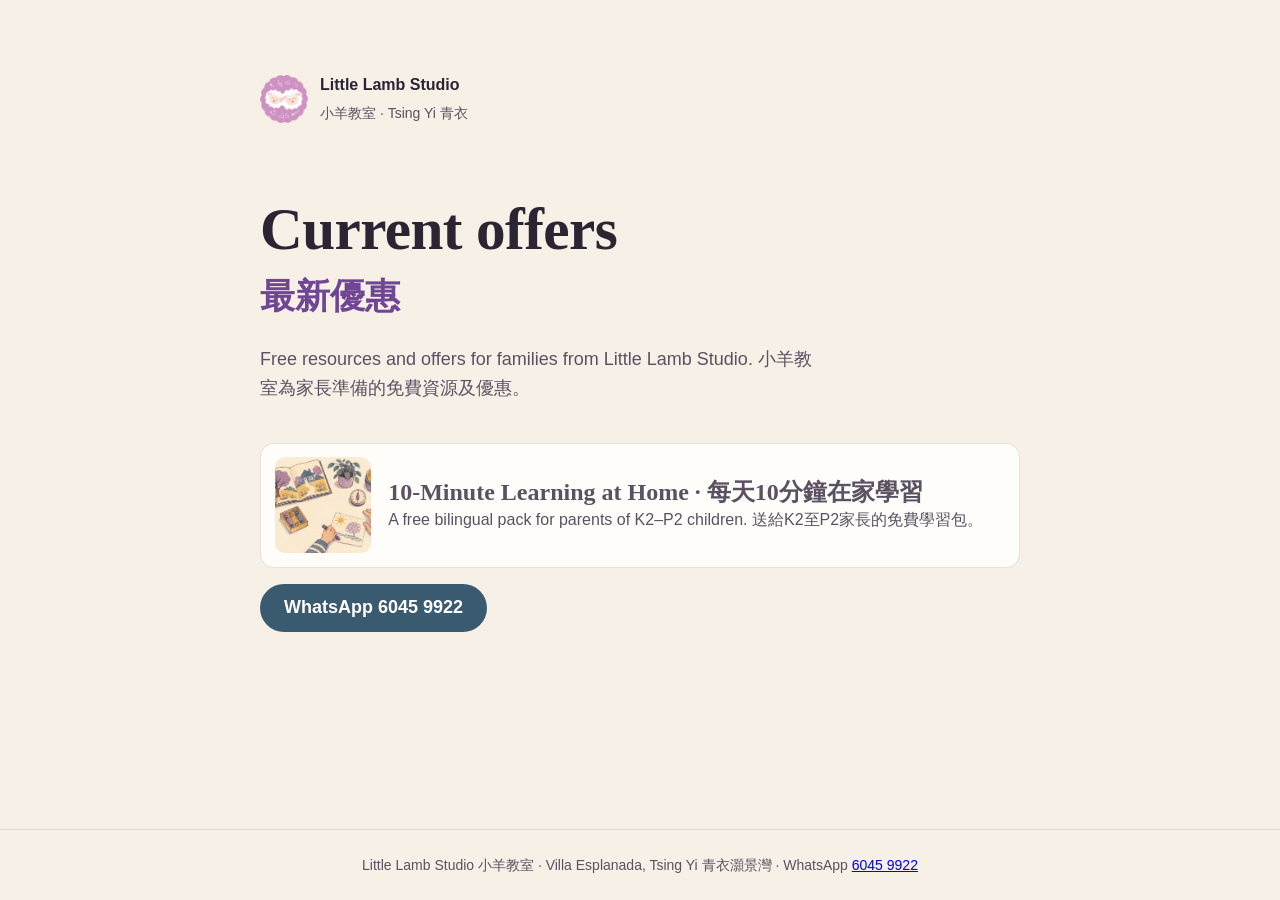
==== commit b1de0a30: "Hide December offer page while the discount is reconsidered Co-authored-by: Perplexity <noreply@perp" ====
--- a/december/index.html
+++ b/december/index.html
@@ -1,240 +1 @@
-<!DOCTYPE html>
-<html lang="en">
-<head>
-<meta charset="utf-8">
-<meta name="viewport" content="width=device-width, initial-scale=1">
-<title>10% off December classes · Little Lamb Studio</title>
-<meta name="description" content="Make the winter break count: 10% off every Little Lamb Studio class in December 2026. Art, English, maths and music in small groups in Tsing Yi.">
-<meta property="og:title" content="10% off December classes · 十二月課程九折">
-<meta property="og:description" content="Art, English, maths and music over the winter break. Little Lamb Studio, Tsing Yi.">
-<meta property="og:image" content="https://offers.littlelambstudio.com/december/img/og.jpg">
-<meta property="og:url" content="https://offers.littlelambstudio.com/december/">
-<meta property="og:type" content="website">
-<meta name="twitter:card" content="summary_large_image">
-<link rel="canonical" href="https://offers.littlelambstudio.com/december/">
-<link rel="icon" href="../shared/logo.png">
-<link rel="preconnect" href="https://api.fontshare.com" crossorigin>
-<link rel="preconnect" href="https://fonts.googleapis.com">
-<link rel="preconnect" href="https://fonts.gstatic.com" crossorigin>
-<link href="https://api.fontshare.com/v2/css?f[]=gambetta@500,600&f[]=satoshi@400,500,700&display=swap" rel="stylesheet">
-<link href="https://fonts.googleapis.com/css2?family=Noto+Sans+HK:wght@400;500;700&family=Noto+Serif+HK:wght@600;700&display=swap" rel="stylesheet">
-<link rel="stylesheet" href="../shared/brand.css">
-<style>
-*,*::before,*::after{box-sizing:border-box}
-html{scroll-behavior:smooth}
-body{margin:0;background:var(--paper);color:var(--ink);font-family:var(--f-body);font-size:var(--text-base);line-height:1.6;-webkit-font-smoothing:antialiased}
-html[lang^=zh] body{font-family:'Noto Sans HK',var(--f-body)}
-img{max-width:100%;height:auto;display:block}
-.wrap{width:min(1120px,100% - 2.5rem);margin:0 auto}
-h1,h2,h3{font-family:var(--f-display);font-weight:600;letter-spacing:-.01em;line-height:1.1;margin:0}
-html[lang^=zh] h1,html[lang^=zh] h2,html[lang^=zh] h3{font-family:'Noto Serif HK',var(--f-display)}
-p{margin:0}
-.kicker{font-size:var(--text-xs);font-weight:700;letter-spacing:.14em;text-transform:uppercase;color:var(--lilac-ink);display:flex;align-items:center;gap:.6rem;margin-bottom:var(--s4)}
-.kicker:before{content:"";width:28px;height:2px;background:currentColor}
-.muted{color:var(--ink-2)}
-.bar{position:sticky;top:0;z-index:5;background:rgba(246,240,230,.92);backdrop-filter:blur(8px);border-bottom:1px solid var(--line)}
-.bar-in{display:flex;align-items:center;justify-content:space-between;height:68px}
-.brand{display:flex;align-items:center;gap:.65rem;text-decoration:none;color:inherit}
-.brand img{width:40px;height:40px}.brand b{display:block;font-size:var(--text-sm);line-height:1.2}.brand small{color:var(--ink-2);font-size:var(--text-xs)}
-.lang{display:flex;border:1px solid var(--line-2);border-radius:999px;padding:3px;background:var(--card)}
-.lang button{font:inherit;font-size:var(--text-sm);font-weight:700;border:0;background:none;color:var(--ink-2);padding:.35rem .9rem;border-radius:999px;cursor:pointer;min-height:36px}
-.lang button[aria-pressed=true]{background:var(--ink);color:#fff}
-.btn{display:inline-flex;align-items:center;justify-content:center;gap:.55rem;min-height:50px;padding:0 1.5rem;border-radius:999px;font-weight:700;text-decoration:none;font-size:var(--text-base);transition:transform .25s var(--ease),box-shadow .25s var(--ease)}
-.btn:hover{transform:translateY(-1px);box-shadow:0 12px 24px -16px rgba(43,36,51,.6)}
-.btn-wa{background:var(--slate-ink);color:#fff}
-.btn-ghost{border:1.5px solid var(--line-2);color:var(--ink);background:transparent}
-.hero{padding:clamp(2.5rem,6vw,5rem) 0 clamp(2.5rem,5vw,4rem)}
-.hero-grid{display:grid;gap:clamp(2rem,4vw,3.5rem);align-items:center}
-@media (min-width:900px){.hero-grid{grid-template-columns:1fr 1.05fr}}
-.hero h1{font-size:clamp(2.6rem,1.4rem + 4.6vw,4.6rem)}
-.hero .zh{font-family:'Noto Serif HK',serif;font-weight:700;font-size:var(--text-xl);color:var(--ink-2);margin-top:.5rem}
-html[lang^=zh] .hero .zh{display:none}
-.hero .lead{font-size:var(--text-lg);color:var(--ink-2);margin-top:var(--s5);max-width:34ch;line-height:1.45}
-.cta{display:flex;flex-wrap:wrap;gap:.75rem;margin-top:var(--s8)}
-.facts{display:flex;flex-wrap:wrap;gap:.5rem 1.5rem;margin-top:var(--s6);padding:0;list-style:none;font-size:var(--text-sm);color:var(--ink-2)}
-.facts li{display:flex;align-items:center;gap:.45rem}.facts li:before{content:"";width:7px;height:7px;border-radius:50%;background:var(--ochre)}
-.hero-art{position:relative}
-.hero-art img{border-radius:var(--r-lg);box-shadow:0 30px 60px -30px rgba(43,36,51,.45);aspect-ratio:4/3;object-fit:cover;width:100%}
-.badge{position:absolute;left:-14px;bottom:-18px;background:var(--card);border-radius:var(--r-md);padding:.8rem 1.1rem;box-shadow:0 16px 30px -18px rgba(43,36,51,.5);display:flex;align-items:baseline;gap:.5rem}
-.badge b{font-family:var(--f-display);font-size:2.4rem;line-height:1;color:var(--lilac-ink)}
-.badge span{font-size:var(--text-sm);color:var(--ink-2);font-weight:500}
-section.band{padding:clamp(3rem,7vw,5.5rem) 0}
-.alt{background:var(--paper-2);border-top:1px solid var(--line);border-bottom:1px solid var(--line)}
-.sec-head{max-width:640px;margin-bottom:clamp(2rem,4vw,3rem)}
-.sec-head h2{font-size:var(--text-2xl)}
-.sec-head p{margin-top:var(--s3);color:var(--ink-2)}
-.why{display:grid;gap:var(--s6)}
-@media (min-width:760px){.why{grid-template-columns:repeat(3,1fr)}}
-.why article{border-top:2px solid var(--ink);padding-top:var(--s5)}
-.why .n{font-family:var(--f-display);font-size:2rem;color:var(--lilac-ink);line-height:1}
-.why h3{font-size:var(--text-lg);margin:var(--s3) 0 var(--s2)}
-.why p{color:var(--ink-2)}
-.classes{display:grid;gap:var(--s5)}
-@media (min-width:640px){.classes{grid-template-columns:1fr 1fr}}
-@media (min-width:1000px){.classes{grid-template-columns:repeat(4,1fr)}}
-.cls{background:var(--card);border:1px solid var(--line);border-radius:var(--r-lg);overflow:hidden;display:flex;flex-direction:column}
-.cls img{aspect-ratio:3/2;object-fit:cover;width:100%}
-.cls .tx{padding:var(--s5) var(--s5) var(--s6);border-top:4px solid var(--c)}
-.cls h3{font-size:var(--text-lg)}
-.cls ul{list-style:none;padding:0;margin:var(--s3) 0 0;font-size:var(--text-sm);color:var(--ink-2);display:grid;gap:.3rem}
-.c-ar{--c:var(--lilac)}.c-en{--c:var(--slate)}.c-ma{--c:var(--ochre)}.c-mu{--c:var(--plum)}
-.steps{display:grid;gap:var(--s5);counter-reset:s}
-@media (min-width:760px){.steps{grid-template-columns:repeat(3,1fr)}}
-.step{background:var(--card);border:1px solid var(--line);border-radius:var(--r-lg);padding:var(--s6)}
-.step .n{width:44px;height:44px;border-radius:50%;background:var(--lilac-soft);color:var(--lilac-ink);display:grid;place-items:center;font-family:var(--f-display);font-size:1.4rem;font-weight:600}
-.step h3{font-size:var(--text-lg);margin:var(--s4) 0 var(--s2)}
-.step p{color:var(--ink-2)}
-.book{background:var(--slate-ink);color:#fff;border-radius:var(--r-lg);padding:clamp(2rem,5vw,3.5rem);display:grid;gap:var(--s6);align-items:center;margin-top:clamp(2rem,4vw,3rem)}
-@media (min-width:860px){.book{grid-template-columns:1.4fr auto}}
-.book h3{font-size:var(--text-xl)}
-.book p{opacity:.88;margin-top:var(--s2)}
-.book .btn{background:#fff;color:var(--slate-ink)}
-.extras{display:grid;gap:var(--s5)}
-@media (min-width:760px){.extras{grid-template-columns:1fr 1fr}}
-.extra{border-radius:var(--r-lg);padding:var(--s8);display:flex;flex-direction:column;gap:var(--s3);align-items:flex-start}
-.extra h3{font-size:var(--text-lg)}
-.extra p{color:var(--ink-2)}
-.x-trial{background:var(--ochre-soft)}.x-trial .kicker{color:var(--ochre-ink)}
-.x-pack{background:var(--lilac-soft)}
-.extra a{color:var(--ink);font-weight:700;text-underline-offset:3px;margin-top:auto}
-.terms{font-size:var(--text-sm);color:var(--ink-2);max-width:760px}
-.terms h2{font-size:var(--text-lg);color:var(--ink);margin-bottom:var(--s3)}
-.terms ul{margin:0;padding-left:1.1rem;display:grid;gap:.35rem}
-footer{border-top:1px solid var(--line);padding:var(--s8) 0;font-size:var(--text-sm);color:var(--ink-2)}
-footer .wrap{display:flex;flex-wrap:wrap;gap:var(--s4);justify-content:space-between;align-items:center}
-footer a{color:var(--ink);font-weight:700}
-@media (max-width:520px){.badge{left:12px;bottom:-16px}.btn{width:100%}}
-@media (prefers-reduced-motion:reduce){*{transition:none!important;scroll-behavior:auto!important}}
-</style>
-</head>
-<body>
-<header class="bar"><div class="wrap bar-in">
-  <a class="brand" href="/" aria-label="Little Lamb Studio"><img src="../shared/logo.png" alt="" width="40" height="40"><span><b>Little Lamb Studio</b><small data-t="loc"></small></span></a>
-  <div class="lang" role="group" aria-label="Language 語言"><button type="button" data-lang="en" aria-pressed="true">EN</button><button type="button" data-lang="zh" aria-pressed="false">中文</button></div>
-</div></header>
-
-<main>
-<section class="hero"><div class="wrap hero-grid">
-  <div>
-    <p class="kicker" data-t="kicker"></p>
-    <h1 data-t="title"></h1>
-    <p class="lead" data-t="lead"></p>
-    <div class="cta">
-      <a class="btn btn-wa wa" href="#" target="_blank" rel="noopener"><svg aria-hidden="true" viewBox="0 0 24 24" width="20" height="20"><path d="M4 20l1.3-3.9A8 8 0 1 1 8 19z" fill="none" stroke="currentColor" stroke-width="1.8" stroke-linejoin="round"/></svg><span data-t="book"></span></a>
-      <a class="btn btn-ghost" href="#classes" data-t="see"></a>
-    </div>
-    <ul class="facts"><li data-t="f1"></li><li data-t="f2"></li><li data-t="f3"></li></ul>
-  </div>
-  <div class="hero-art"><img src="img/hero.jpg" alt="" width="1448" height="1086"><div class="badge"><b>10%</b><span data-t="badge"></span></div></div>
-</div></section>
-
-<section class="band alt"><div class="wrap">
-  <div class="sec-head"><p class="kicker" data-t="whyK"></p><h2 data-t="whyT"></h2></div>
-  <div class="why">
-    <article><span class="n">01</span><h3 data-t="w1t"></h3><p data-t="w1"></p></article>
-    <article><span class="n">02</span><h3 data-t="w2t"></h3><p data-t="w2"></p></article>
-    <article><span class="n">03</span><h3 data-t="w3t"></h3><p data-t="w3"></p></article>
-  </div>
-</div></section>
-
-<section class="band" id="classes"><div class="wrap">
-  <div class="sec-head"><p class="kicker" data-t="clK"></p><h2 data-t="clT"></h2><p data-t="clS"></p></div>
-  <div class="classes" id="classList"></div>
-</div></section>
-
-<section class="band alt"><div class="wrap">
-  <div class="sec-head"><p class="kicker" data-t="howK"></p><h2 data-t="howT"></h2></div>
-  <div class="steps">
-    <div class="step"><span class="n">1</span><h3 data-t="s1t"></h3><p data-t="s1"></p></div>
-    <div class="step"><span class="n">2</span><h3 data-t="s2t"></h3><p data-t="s2"></p></div>
-    <div class="step"><span class="n">3</span><h3 data-t="s3t"></h3><p data-t="s3"></p></div>
-  </div>
-  <div class="book"><div><h3 data-t="bookT"></h3><p data-t="bookS"></p></div><a class="btn wa" href="#" target="_blank" rel="noopener"><span data-t="book"></span></a></div>
-</div></section>
-
-<section class="band"><div class="wrap">
-  <div class="extras">
-    <div class="extra x-trial"><p class="kicker" data-t="trK"></p><h3 data-t="trT"></h3><p data-t="tr"></p><a class="btn btn-wa wa-trial" href="#" target="_blank" rel="noopener" style="margin-top:var(--s3);color:#fff"><svg aria-hidden="true" viewBox="0 0 24 24" width="20" height="20"><path d="M4 20l1.3-3.9A8 8 0 1 1 8 19z" fill="none" stroke="currentColor" stroke-width="1.8" stroke-linejoin="round"/></svg><span data-t="trB"></span></a></div>
-    <div class="extra x-pack"><p class="kicker" data-t="pkK"></p><h3 data-t="pkT"></h3><p data-t="pk"></p><a href="/pack/" data-t="pkL"></a></div>
-  </div>
-  <div class="terms" style="margin-top:clamp(2.5rem,5vw,3.5rem)"><h2 data-t="tmT"></h2><ul id="terms"></ul></div>
-</div></section>
-</main>
-
-<footer><div class="wrap"><span data-t="addr"></span><a class="wa" href="#" target="_blank" rel="noopener">WhatsApp 6045 9922</a></div></footer>
-
-<script>
-var T={
-loc:{en:'Tsing Yi',zh:'小羊教室 · 青衣'},
-addr:{en:'Little Lamb Studio · Villa Esplanada, Tsing Yi',zh:'小羊教室 · 青衣灝景灣'},
-kicker:{en:'December offer · Winter break',zh:'十二月優惠 · 聖誕假期'},
-title:{en:'10% off December classes',zh:'十二月課程九折'},
-lead:{en:'Make the winter break count. Art, English, maths and music in small groups at our Tsing Yi studio, with 10% off every class in December.',zh:'讓聖誕假期過得充實。美術、英文、數學及音樂小班課，地點青衣灝景灣，十二月所有課程一律九折。'},
-book:{en:'Book on WhatsApp',zh:'WhatsApp預約'},
-see:{en:'See the classes',zh:'查看課程'},
-f1:{en:'Every class, 1–31 December',zh:'十二月1日至31日所有課程'},
-f2:{en:'New and current families',zh:'新舊家庭均適用'},
-f3:{en:'Small groups of 2 to 6',zh:'每班2至6人'},
-badge:{en:'off in December',zh:'十二月九折'},
-whyK:{en:'Why come in over the break',zh:'假期為何要上堂'},
-whyT:{en:'A holiday that still has a rhythm',zh:'放假，也保持節奏'},
-w1t:{en:'Keep the routine going',zh:'保持學習習慣'},
-w1:{en:'A few classes a week keeps reading, maths and practice ticking over, so January feels easy.',zh:'每星期上幾堂，閱讀、數學和練琴不會停下來，一月開學更輕鬆。'},
-w2t:{en:'Try something new',zh:'試一試新事物'},
-w2:{en:'The break is a good time to try a new class: painting, abacus, phonics or piano.',zh:'假期正好試新課程：畫畫、珠算、拼音或鋼琴。'},
-w3t:{en:'Small groups, close to home',zh:'小班教學，就在青衣'},
-w3:{en:'Groups of 2 to 6 and one-on-one piano at Villa Esplanada, Tsing Yi.',zh:'每班2至6人，鋼琴一對一教授，地點青衣灝景灣。'},
-clK:{en:'Our classes',zh:'我們的課程'},
-clT:{en:'Every class is 10% off in December',zh:'十二月所有課程九折'},
-clS:{en:'English is taught by native-speaking teachers. Not sure which class fits? Ask us on WhatsApp.',zh:'英文課由外籍老師任教。不知道哪一班適合？歡迎WhatsApp查詢。'},
-howK:{en:'How it works',zh:'怎樣預約'},
-howT:{en:'Three steps to a busy, happy break',zh:'三步安排充實假期'},
-s1t:{en:'Message us on WhatsApp',zh:'WhatsApp我們'},
-s1:{en:'Tell us your child’s age and which classes they’d like.',zh:'告訴我們孩子的年齡和想上的課程。'},
-s2t:{en:'Pick your days',zh:'揀選日子'},
-s2:{en:'We’ll suggest class times that fit around your holiday plans.',zh:'我們會按你的假期安排建議上課時間。'},
-s3t:{en:'Save 10%',zh:'即享九折'},
-s3:{en:'The discount comes off your December class fees.',zh:'十二月學費直接九折。'},
-bookT:{en:'Places are limited over the break',zh:'假期名額有限'},
-bookS:{en:'Message us now and we’ll find times that work for your family.',zh:'立即WhatsApp我們，為你安排合適時間。'},
-trK:{en:'Trying a new class?',zh:'想試新課程？'},
-trT:{en:'Your trial class is 50% off',zh:'試堂半價'},
-tr:{en:'New or current families can try a class their child hasn’t taken yet at half price. Then join December classes at 10% off.',zh:'新舊家庭均可以半價試一個孩子未上過的課程，之後十二月課程享九折。'},
-pkK:{en:'Free for parents',zh:'家長免費索取'},
-pkT:{en:'10-Minute Learning at Home',zh:'每天10分鐘在家學習'},
-pk:{en:'20 simple activities for the days at home, for K2 to P2.',zh:'20個在家親子小活動，適合K2至P2。'},
-pkL:{en:'Get the free pack',zh:'免費索取學習包'},
-trB:{en:'Book a 50% off trial',zh:'WhatsApp預約半價試堂'},
-trMsg:{en:'Hi, I saw the December offer and I’d like to book a 50% off trial class.',zh:'你好，我看到十二月優惠，想預約半價試堂。'},
-tmT:{en:'The small print',zh:'條款'},
-waMsg:{en:'Hi, I saw the December offer and I’d like to book December classes with 10% off.',zh:'你好，我看到十二月九折優惠，想預約十二月課程。'}
-};
-var TERMS={en:['10% off regular class fees for lessons held between 1 and 31 December 2026.','Open to new and current families, for every class we teach.','Book through WhatsApp. Places are subject to class availability.','Not combined with other offers on the same lesson. A 50% off trial lesson is charged at the trial price.'],
-zh:['適用於2026年12月1日至31日期間上課的常規課程學費，一律九折。','新舊家庭均適用，所有課程均可使用。','請透過WhatsApp預約，名額視乎課堂情況。','同一節課不可與其他優惠同時使用；半價試堂按試堂價收費。']};
-var CL=[
-{c:'ar',img:'art.jpg',t:{en:'Art',zh:'美術'},i:[{en:'Children Drawing Class · 2.5+',zh:'兒童畫班 · 2.5歲+'},{en:'Advanced Art Studio · 6+, adults welcome',zh:'多元化畫班 · 6歲+，歡迎成人'}]},
-{c:'en',img:'english.jpg',t:{en:'English',zh:'英文'},i:[{en:'Phonics Lab · 3+',zh:'拼音班 · 3歲+'},{en:'Everyday English · K1–P6',zh:'日常英語 · K1–P6'},{en:'All-Round English Workshop · K3+',zh:'All-Round English Workshop · K3+'},{en:'Exam Ready English · P1+',zh:'Exam Ready English · P1+'}]},
-{c:'ma',img:'maths.jpg',t:{en:'Maths',zh:'數學'},i:[{en:'Olympiad and All-Round Maths · K3+',zh:'奧數及全方位數理班 · K3+'},{en:'Abacus · 3+',zh:'珠算班 · 3歲+'}]},
-{c:'mu',img:'piano.jpg',t:{en:'Music',zh:'音樂'},i:[{en:'One-on-one piano · Preliminary to Grade 8',zh:'一對一鋼琴 · 初級至八級'},{en:'Music theory · Grades 1–8',zh:'樂理 · 一級至八級'}]}];
-(function(){
- var qs=new URLSearchParams(location.search),lang=qs.get('lang');
- try{lang=lang||localStorage.getItem('lls-lang')}catch(e){}
- lang=lang||((navigator.language||'').toLowerCase().indexOf('zh')===0?'zh':'en'); if(lang!=='zh')lang='en';
- function esc(s){return String(s).replace(/[&<>"]/g,function(c){return{'&':'&amp;','<':'&lt;','>':'&gt;','"':'&quot;'}[c]})}
- function render(){
-  document.documentElement.lang=lang==='zh'?'zh-HK':'en';
-  document.title=T.title[lang]+' · '+(lang==='zh'?'小羊教室':'Little Lamb Studio');
-  document.querySelectorAll('[data-t]').forEach(function(el){var o=T[el.dataset.t]; if(o) el.textContent=o[lang]});
-  document.querySelectorAll('.lang button').forEach(function(b){b.setAttribute('aria-pressed',String(b.dataset.lang===lang))});
-  var href='https://wa.me/85260459922?text='+encodeURIComponent(T.waMsg[lang]);
-  document.querySelectorAll('a.wa').forEach(function(a){a.href=href});
-  document.querySelectorAll('a.wa-trial').forEach(function(a){a.href='https://wa.me/85260459922?text='+encodeURIComponent(T.trMsg[lang])});
-  document.getElementById('classList').innerHTML=CL.map(function(c){return '<article class="cls c-'+c.c+'"><img src="img/'+c.img+'" alt="" width="900" height="600"><div class="tx"><h3>'+esc(c.t[lang])+'</h3><ul>'+c.i.map(function(x){return '<li>'+esc(x[lang])+'</li>'}).join('')+'</ul></div></article>'}).join('');
-  document.getElementById('terms').innerHTML=TERMS[lang].map(function(x){return '<li>'+esc(x)+'</li>'}).join('');
- }
- document.querySelectorAll('.lang button').forEach(function(b){b.addEventListener('click',function(){lang=b.dataset.lang;try{localStorage.setItem('lls-lang',lang)}catch(e){};render()})});
- render();
-})();
-</script>
-</body>
-</html>
+<!doctype html><html lang="en"><head><meta charset="utf-8"><meta name="robots" content="noindex"><title>Little Lamb Studio</title><meta http-equiv="refresh" content="0; url=/"><link rel="canonical" href="https://offers.littlelambstudio.com/"></head><body><p><a href="/">Little Lamb Studio offers</a></p></body></html>
